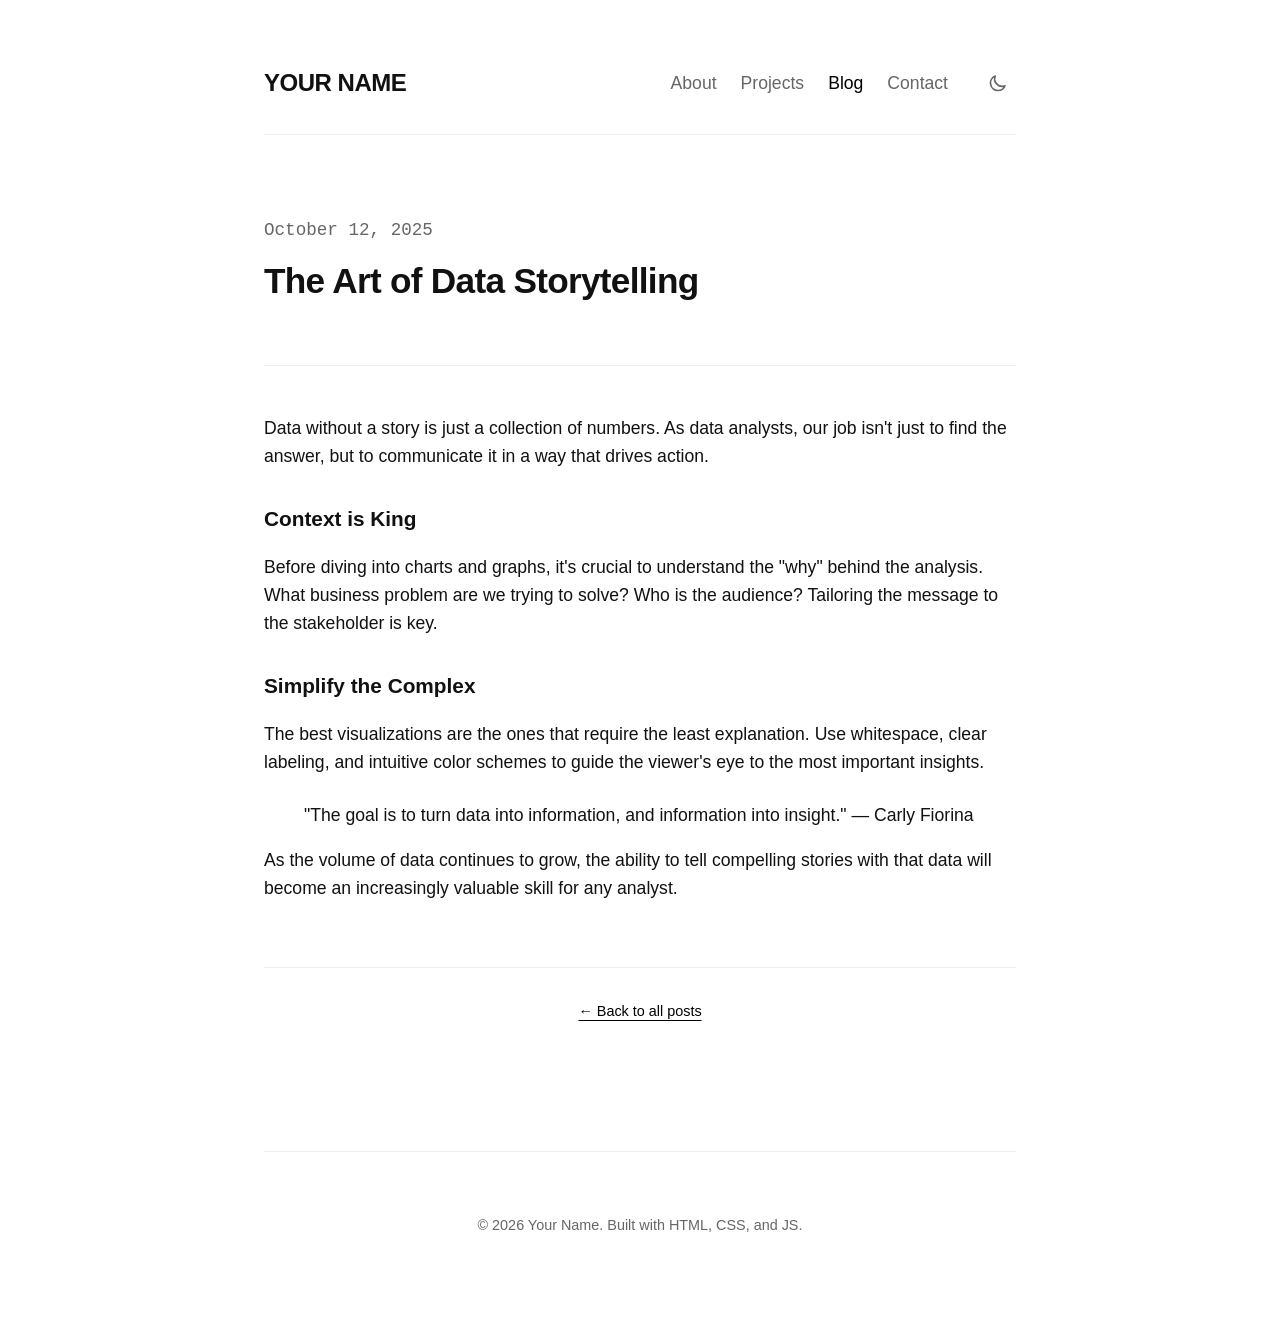
==== blog-post.html @ 333c1e23 "Update content to Data Analyst role and add Light/Dark theme toggle" ====
<!DOCTYPE html>
<html lang="en">
<head>
    <meta charset="UTF-8">
    <meta name="viewport" content="width=device-width, initial-scale=1.0">
    <title>Blog Post | Your Name | Data Analyst</title>
    <link rel="stylesheet" href="css/style.css">
</head>
<body>
    <div class="container">
        <header>
            <div class="nav-container">
                <h1>YOUR NAME</h1>
                <div class="right-nav">
                    <nav>
                        <ul>
                            <li><a href="index.html">About</a></li>
                            <li><a href="projects.html">Projects</a></li>
                            <li><a href="blog.html" class="active">Blog</a></li>
                            <li><a href="contact.html">Contact</a></li>
                        </ul>
                    </nav>
                    <button id="theme-toggle" class="theme-toggle" aria-label="Toggle dark mode">
                        <svg id="moon-icon" xmlns="http://www.w3.org/2000/svg" fill="none" viewBox="0 0 24 24" stroke="currentColor">
                            <path stroke-linecap="round" stroke-linejoin="round" stroke-width="2" d="M20.354 15.354A9 9 0 018.646 3.646 9.003 9.003 0 0012 21a9.003 9.003 0 008.354-5.646z" />
                        </svg>
                        <svg id="sun-icon" xmlns="http://www.w3.org/2000/svg" fill="none" viewBox="0 0 24 24" stroke="currentColor">
                            <path stroke-linecap="round" stroke-linejoin="round" stroke-width="2" d="M12 3v1m0 16v1m9-9h-1M4 12H3m15.364-6.364l-.707.707M6.343 17.657l-.707.707m12.728 0l-.707-.707M6.343 6.343l-.707-.707m12.728 12.728L12 12m0 0l-4-4m4 4l4 4m-4-4l-4 4m4-4l-4 4" />
                        </svg>
                    </button>
                </div>
            </div>
        </header>

        <main>
            <article>
                <header class="post-header">
                    <span class="date" style="font-family: var(--font-mono); color: var(--text-secondary);">October 12, 2025</span>
                    <h2 style="margin-top: 0.5rem; font-size: 2.2rem;">The Art of Data Storytelling</h2>
                </header>
                
                <div class="post-content" style="margin-top: 3rem;">
                    <p>Data without a story is just a collection of numbers. As data analysts, our job isn't just to find the answer, but to communicate it in a way that drives action.</p>
                    
                    <h3>Context is King</h3>
                    <p>Before diving into charts and graphs, it's crucial to understand the "why" behind the analysis. What business problem are we trying to solve? Who is the audience? Tailoring the message to the stakeholder is key.</p>
                    
                    <h3>Simplify the Complex</h3>
                    <p>The best visualizations are the ones that require the least explanation. Use whitespace, clear labeling, and intuitive color schemes to guide the viewer's eye to the most important insights.</p>
                    
                    <blockquote>
                        "The goal is to turn data into information, and information into insight." — Carly Fiorina
                    </blockquote>
                    
                    <p>As the volume of data continues to grow, the ability to tell compelling stories with that data will become an increasingly valuable skill for any analyst.</p>
                </div>
                
                <footer style="margin-top: 4rem; border-top: 1px solid var(--border-color); padding-top: 2rem;">
                    <a href="blog.html">&larr; Back to all posts</a>
                </footer>
            </article>
        </main>

        <footer>
            <p>&copy; 2026 Your Name. Built with HTML, CSS, and JS.</p>
        </footer>
    </div>
    <script src="js/main.js"></script>
</body>
</html>
---- css/style.css ----
:root {
    --bg-color: #ffffff;
    --text-color: #111111;
    --text-secondary: #666666;
    --accent-color: #000000;
    --link-color: #000000;
    --link-hover: #555555;
    --border-color: #eeeeee;
    --card-bg: #ffffff;
    --max-width: 800px;
    --font-main: 'Inter', -apple-system, BlinkMacSystemFont, "Segoe UI", Roboto, Helvetica, Arial, sans-serif;
    --font-mono: "SF Mono", "Fira Code", "Courier New", monospace;
    --spacing: 1.5rem;
}

body.dark-mode {
    --bg-color: #0a0a0a;
    --text-color: #f5f5f5;
    --text-secondary: #a0a0a0;
    --accent-color: #ffffff;
    --link-color: #ffffff;
    --link-hover: #cccccc;
    --border-color: #222222;
    --card-bg: #111111;
}

* {
    box-sizing: border-box;
}

body {
    margin: 0;
    padding: 0;
    background-color: var(--bg-color);
    color: var(--text-color);
    font-family: var(--font-main);
    line-height: 1.6;
    font-size: 1.1rem;
    -webkit-font-smoothing: antialiased;
    transition: background-color 0.3s ease, color 0.3s ease;
}

.container {
    max-width: var(--max-width);
    margin: 0 auto;
    padding: 2rem var(--spacing);
}

header {
    border-bottom: 1px solid var(--border-color);
    padding: 2rem 0;
    margin-bottom: 3rem;
    transition: border-color 0.3s ease;
}

header .nav-container {
    display: flex;
    justify-content: space-between;
    align-items: center;
}

header .right-nav {
    display: flex;
    align-items: center;
    gap: 2rem;
}

header h1 {
    font-size: 1.5rem;
    margin: 0;
    font-weight: 700;
    letter-spacing: -0.02em;
}

/* Theme Toggle */
.theme-toggle {
    background: none;
    border: none;
    cursor: pointer;
    padding: 0.5rem;
    color: var(--text-secondary);
    display: flex;
    align-items: center;
    justify-content: center;
    transition: color 0.2s ease;
}

.theme-toggle:hover {
    color: var(--accent-color);
}

.theme-toggle svg {
    width: 20px;
    height: 20px;
    stroke-width: 2;
}

#sun-icon { display: none; }
#moon-icon { display: block; }

body.dark-mode #sun-icon { display: block; }
body.dark-mode #moon-icon { display: none; }

nav ul {
    list-style: none;
    padding: 0;
    margin: 0;
    display: flex;
    gap: 1.5rem;
}

nav a {
    text-decoration: none;
    color: var(--text-secondary);
    font-weight: 500;
    transition: color 0.2s ease;
}

nav a:hover, nav a.active {
    color: var(--accent-color);
}

main {
    min-height: 70vh;
}

h2 {
    font-size: 1.8rem;
    margin-top: 3rem;
    margin-bottom: 1.5rem;
    letter-spacing: -0.02em;
}

h3 {
    font-size: 1.3rem;
    margin-top: 2rem;
    margin-bottom: 1rem;
}

p {
    margin-bottom: 1.5rem;
}

a {
    color: var(--link-color);
    text-underline-offset: 4px;
    transition: color 0.2s ease;
}

a:hover {
    color: var(--link-hover);
}

footer {
    border-top: 1px solid var(--border-color);
    padding: 3rem 0;
    margin-top: 5rem;
    color: var(--text-secondary);
    font-size: 0.9rem;
    text-align: center;
}

/* Hero Section */
.hero {
    margin-bottom: 4rem;
}

.hero h2 {
    font-size: 2.5rem;
    margin-top: 0;
    margin-bottom: 1rem;
}

.hero p.lead {
    font-size: 1.4rem;
    color: var(--text-secondary);
}

/* Sections */
section {
    margin-bottom: 4rem;
}

.resume-item {
    margin-bottom: 2rem;
}

.resume-item .date {
    font-family: var(--font-mono);
    font-size: 0.85rem;
    color: var(--text-secondary);
}

.resume-item h3 {
    margin-top: 0.5rem;
    margin-bottom: 0.25rem;
}

.resume-item .role {
    font-weight: 600;
    display: block;
    margin-bottom: 0.5rem;
}

/* Grid for Projects */
.grid {
    display: grid;
    grid-template-columns: repeat(auto-fill, minmax(300px, 1fr));
    gap: 2rem;
}

.card {
    border: 1px solid var(--border-color);
    padding: 1.5rem;
    border-radius: 4px;
    transition: transform 0.2s ease, box-shadow 0.2s ease;
}

.card:hover {
    transform: translateY(-4px);
    box-shadow: 0 4px 12px rgba(0,0,0,0.05);
}

.card h3 {
    margin-top: 0;
}

/* Blog List */
.blog-list {
    list-style: none;
    padding: 0;
}

.blog-item {
    margin-bottom: 2rem;
    display: flex;
    flex-direction: column;
}

.blog-item .date {
    font-family: var(--font-mono);
    font-size: 0.85rem;
    color: var(--text-secondary);
}

.blog-item h3 {
    margin-top: 0.5rem;
    margin-bottom: 0.5rem;
}

/* Responsive */
@media (max-width: 600px) {
    header .nav-container {
        flex-direction: column;
        align-items: flex-start;
        gap: 1.5rem;
    }
    
    .hero h2 {
        font-size: 2rem;
    }
}
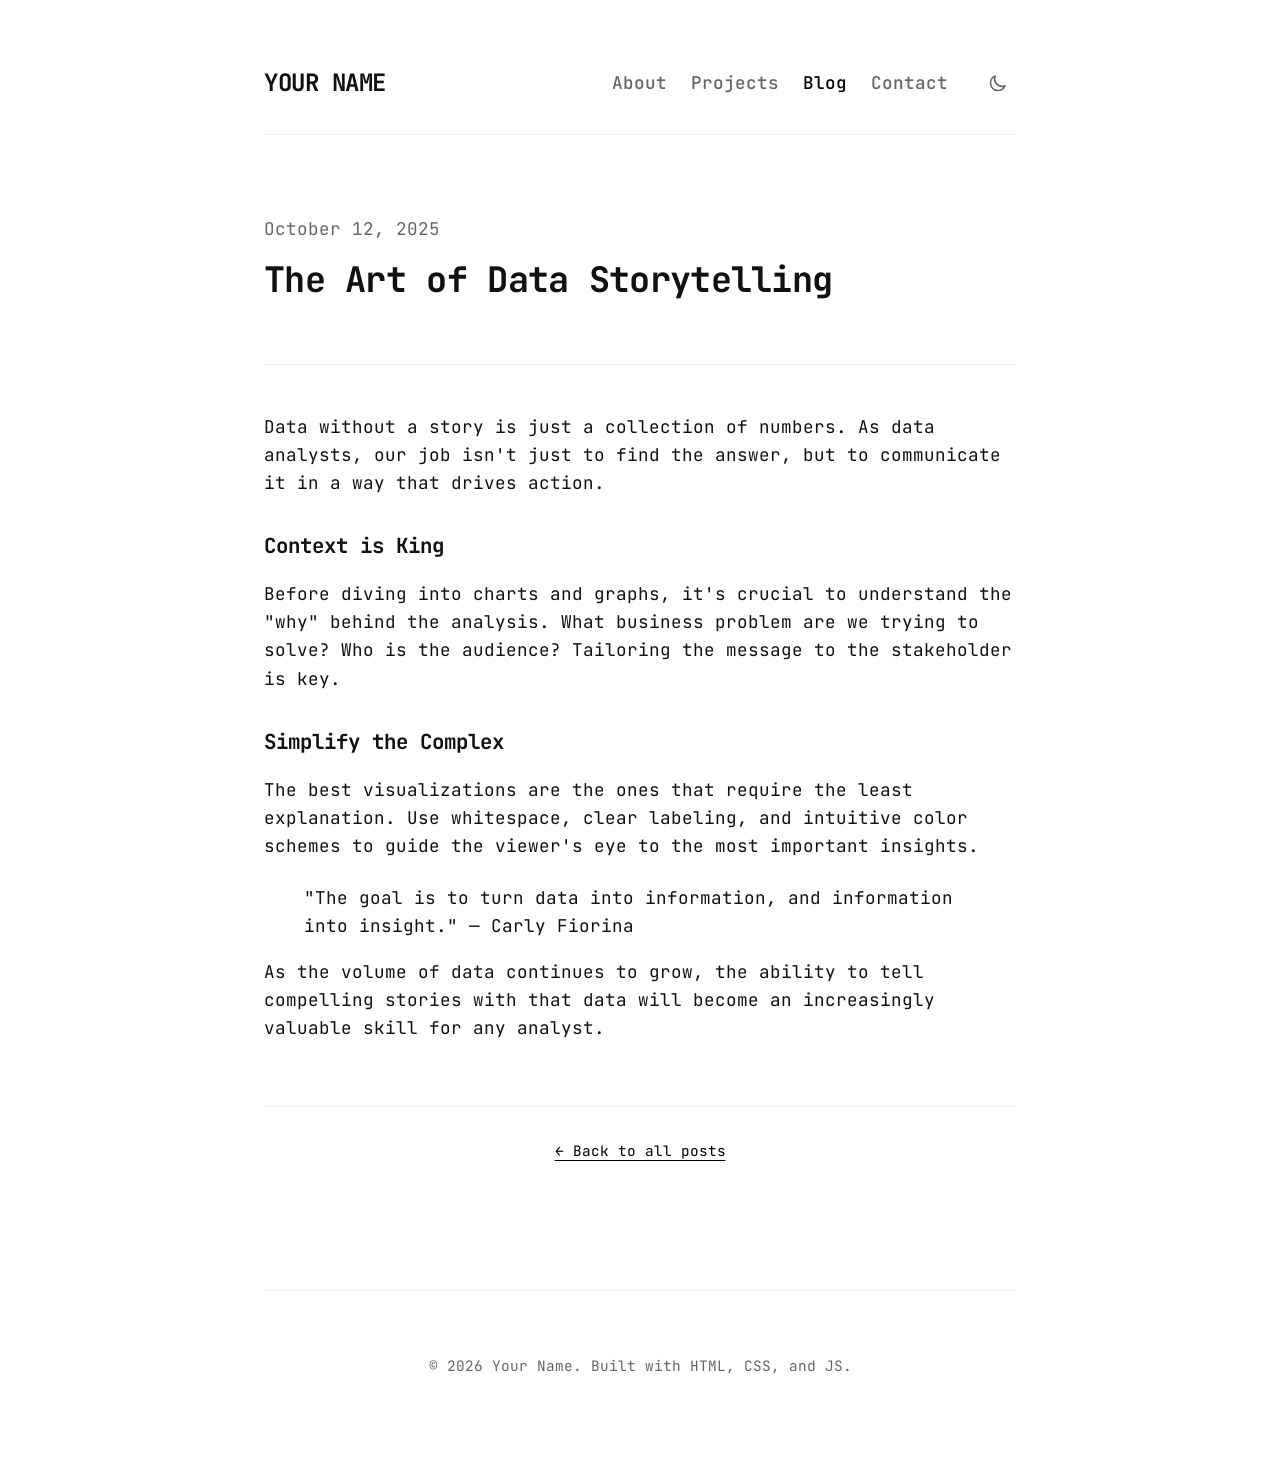
==== commit b690e169: "Switch font to JetBrains Mono from Google Fonts" ====
--- a/blog-post.html
+++ b/blog-post.html
@@ -5,6 +5,19 @@
     <meta name="viewport" content="width=device-width, initial-scale=1.0">
     <title>Blog Post | Your Name | Data Analyst</title>
     <link rel="stylesheet" href="css/style.css">
+    <link rel="preconnect" href="https://fonts.googleapis.com">
+    <link rel="preconnect" href="https://fonts.gstatic.com" crossorigin>
+    <link href="https://fonts.googleapis.com/css2?family=JetBrains+Mono:ital,wght@0,100..800;1,100..800&display=swap" rel="stylesheet">
+    <script>
+        (function() {
+            try {
+                var theme = localStorage.getItem('portfolio-theme');
+                if (theme === 'dark' || (!theme && window.matchMedia('(prefers-color-scheme: dark)').matches)) {
+                    document.documentElement.classList.add('dark');
+                }
+            } catch (e) {}
+        })();
+    </script>
 </head>
 <body>
     <div class="container">
@@ -25,7 +38,7 @@
                             <path stroke-linecap="round" stroke-linejoin="round" stroke-width="2" d="M20.354 15.354A9 9 0 018.646 3.646 9.003 9.003 0 0012 21a9.003 9.003 0 008.354-5.646z" />
                         </svg>
                         <svg id="sun-icon" xmlns="http://www.w3.org/2000/svg" fill="none" viewBox="0 0 24 24" stroke="currentColor">
-                            <path stroke-linecap="round" stroke-linejoin="round" stroke-width="2" d="M12 3v1m0 16v1m9-9h-1M4 12H3m15.364-6.364l-.707.707M6.343 17.657l-.707.707m12.728 0l-.707-.707M6.343 6.343l-.707-.707m12.728 12.728L12 12m0 0l-4-4m4 4l4 4m-4-4l-4 4m4-4l-4 4" />
+                            <path stroke-linecap="round" stroke-linejoin="round" stroke-width="2" d="M12 3v1m0 16v1m9-9h-1M4 12H3m15.364-6.364l-.707.707M6.343 17.657l-.707.707m12.728 0l-.707-.707M6.343 6.343l-.707-.707m12.728 12.728l-.707-.707M12 8a4 4 0 100 8 4 4 0 000-8z" />
                         </svg>
                     </button>
                 </div>
--- a/css/style.css
+++ b/css/style.css
@@ -8,12 +8,12 @@
     --border-color: #eeeeee;
     --card-bg: #ffffff;
     --max-width: 800px;
-    --font-main: 'Inter', -apple-system, BlinkMacSystemFont, "Segoe UI", Roboto, Helvetica, Arial, sans-serif;
-    --font-mono: "SF Mono", "Fira Code", "Courier New", monospace;
+    --font-main: 'JetBrains Mono', monospace;
+    --font-mono: 'JetBrains Mono', monospace;
     --spacing: 1.5rem;
 }
 
-body.dark-mode {
+html.dark {
     --bg-color: #0a0a0a;
     --text-color: #f5f5f5;
     --text-secondary: #a0a0a0;
@@ -98,8 +98,8 @@
 #sun-icon { display: none; }
 #moon-icon { display: block; }
 
-body.dark-mode #sun-icon { display: block; }
-body.dark-mode #moon-icon { display: none; }
+html.dark #sun-icon { display: block; }
+html.dark #moon-icon { display: none; }
 
 nav ul {
     list-style: none;
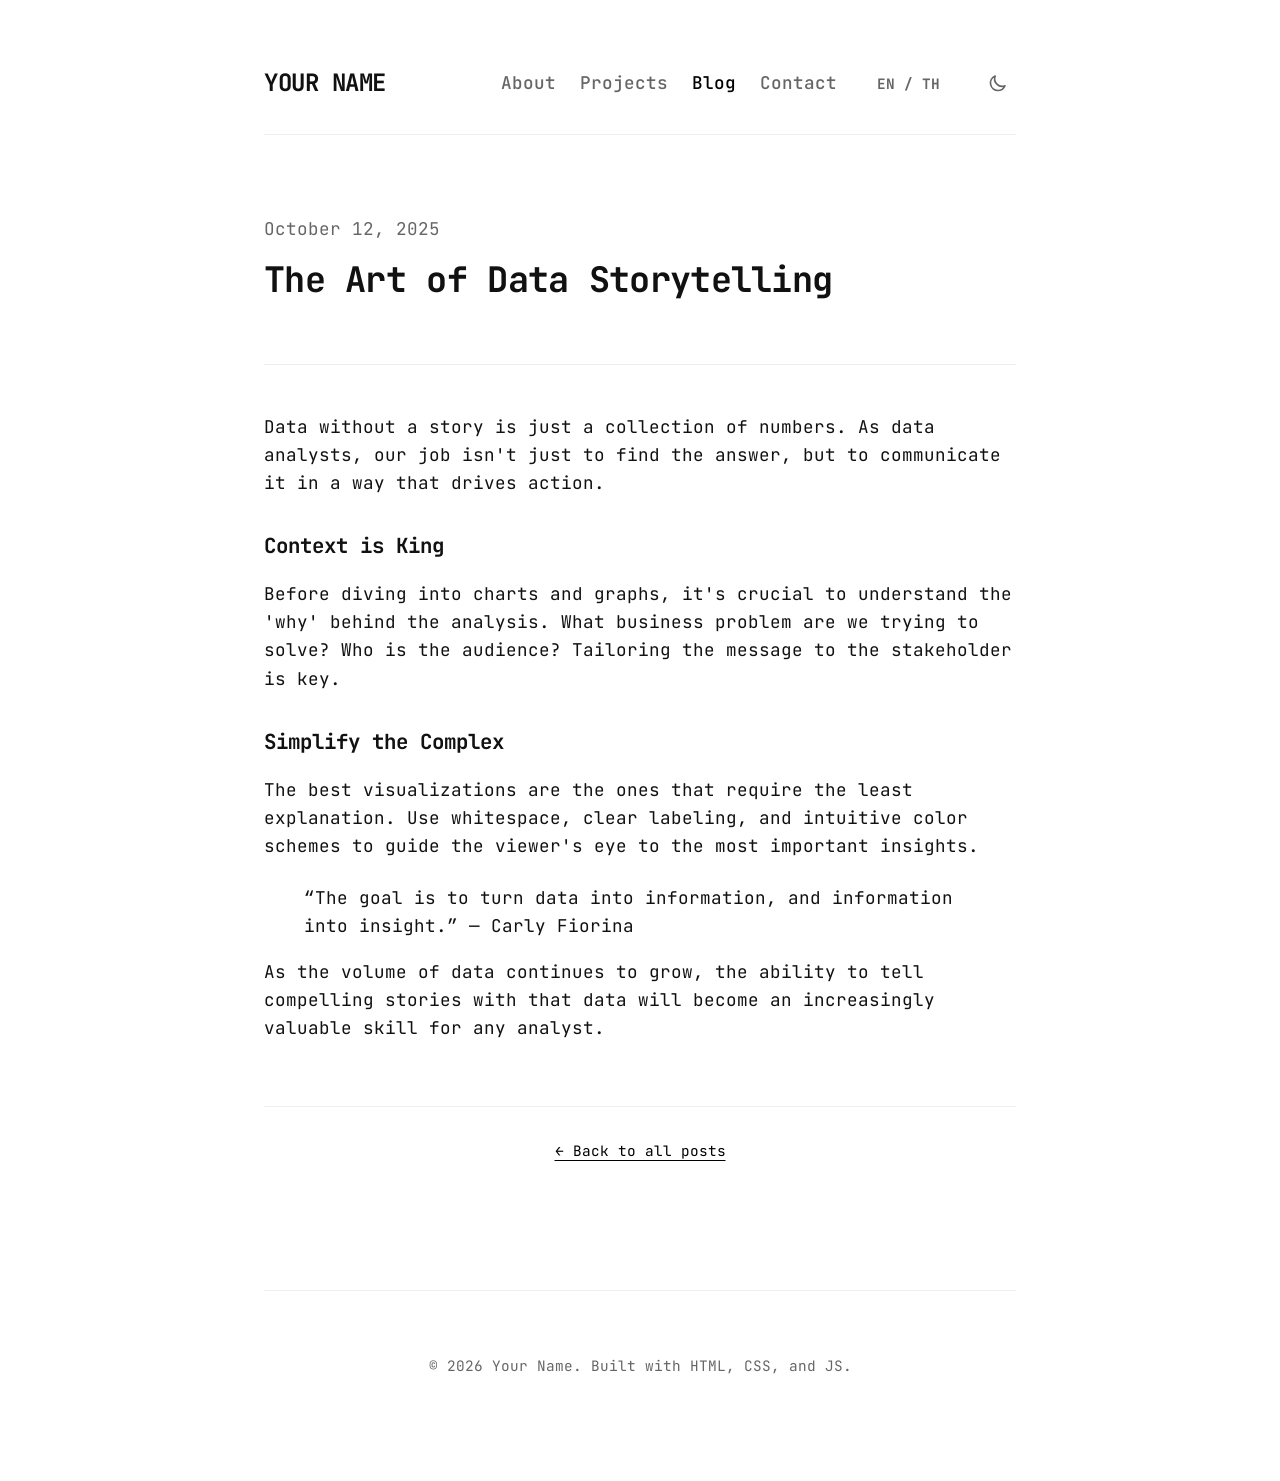
==== commit 8fb0bf82: "feat: add education section, language toggle, and Thai translation" ====
--- a/blog-post.html
+++ b/blog-post.html
@@ -3,11 +3,11 @@
 <head>
     <meta charset="UTF-8">
     <meta name="viewport" content="width=device-width, initial-scale=1.0">
-    <title>Blog Post | Your Name | Data Analyst</title>
+    <title data-en="Blog Post | Your Name | Data Analyst" data-th="โพสต์บล็อก | ชื่อของคุณ | นักวิเคราะห์ข้อมูล">Blog Post | Your Name | Data Analyst</title>
     <link rel="stylesheet" href="css/style.css">
     <link rel="preconnect" href="https://fonts.googleapis.com">
     <link rel="preconnect" href="https://fonts.gstatic.com" crossorigin>
-    <link href="https://fonts.googleapis.com/css2?family=JetBrains+Mono:ital,wght@0,100..800;1,100..800&display=swap" rel="stylesheet">
+    <link href="https://fonts.googleapis.com/css2?family=JetBrains+Mono:ital,wght@0,100..800;1,100..800&family=Kanit:wght@300;400;700&display=swap" rel="stylesheet">
     <script>
         (function() {
             try {
@@ -15,6 +15,8 @@
                 if (theme === 'dark' || (!theme && window.matchMedia('(prefers-color-scheme: dark)').matches)) {
                     document.documentElement.classList.add('dark');
                 }
+                var lang = localStorage.getItem('portfolio-lang') || 'en';
+                document.documentElement.setAttribute('lang', lang);
             } catch (e) {}
         })();
     </script>
@@ -23,16 +25,19 @@
     <div class="container">
         <header>
             <div class="nav-container">
-                <h1>YOUR NAME</h1>
+                <h1 data-en="YOUR NAME" data-th="ชื่อของคุณ">YOUR NAME</h1>
                 <div class="right-nav">
                     <nav>
                         <ul>
-                            <li><a href="index.html">About</a></li>
-                            <li><a href="projects.html">Projects</a></li>
-                            <li><a href="blog.html" class="active">Blog</a></li>
-                            <li><a href="contact.html">Contact</a></li>
+                            <li><a href="index.html" data-en="About" data-th="เกี่ยวกับ">About</a></li>
+                            <li><a href="projects.html" data-en="Projects" data-th="โปรเจกต์">Projects</a></li>
+                            <li><a href="blog.html" class="active" data-en="Blog" data-th="บล็อก">Blog</a></li>
+                            <li><a href="contact.html" data-en="Contact" data-th="ติดต่อ">Contact</a></li>
                         </ul>
                     </nav>
+                    <button id="lang-toggle" class="lang-toggle" aria-label="Switch Language">
+                        EN / TH
+                    </button>
                     <button id="theme-toggle" class="theme-toggle" aria-label="Toggle dark mode">
                         <svg id="moon-icon" xmlns="http://www.w3.org/2000/svg" fill="none" viewBox="0 0 24 24" stroke="currentColor">
                             <path stroke-linecap="round" stroke-linejoin="round" stroke-width="2" d="M20.354 15.354A9 9 0 018.646 3.646 9.003 9.003 0 0012 21a9.003 9.003 0 008.354-5.646z" />
@@ -48,34 +53,34 @@
         <main>
             <article>
                 <header class="post-header">
-                    <span class="date" style="font-family: var(--font-mono); color: var(--text-secondary);">October 12, 2025</span>
-                    <h2 style="margin-top: 0.5rem; font-size: 2.2rem;">The Art of Data Storytelling</h2>
+                    <span class="date" data-en="October 12, 2025" data-th="12 ตุลาคม 2025" style="font-family: var(--font-mono); color: var(--text-secondary);">October 12, 2025</span>
+                    <h2 data-en="The Art of Data Storytelling" data-th="ศิลปะแห่งการเล่าเรื่องด้วยข้อมูล" style="margin-top: 0.5rem; font-size: 2.2rem;">The Art of Data Storytelling</h2>
                 </header>
                 
                 <div class="post-content" style="margin-top: 3rem;">
-                    <p>Data without a story is just a collection of numbers. As data analysts, our job isn't just to find the answer, but to communicate it in a way that drives action.</p>
+                    <p data-en="Data without a story is just a collection of numbers. As data analysts, our job isn't just to find the answer, but to communicate it in a way that drives action." data-th="ข้อมูลที่ไม่มีเรื่องราวก็เป็นเพียงแค่กลุ่มตัวเลข ในฐานะนักวิเคราะห์ข้อมูล งานของเราไม่ใช่แค่การค้นหาคำตอบ แต่คือการสื่อสารในรูปแบบที่ขับเคลื่อนให้เกิดการลงมือทำ">Data without a story is just a collection of numbers. As data analysts, our job isn't just to find the answer, but to communicate it in a way that drives action.</p>
                     
-                    <h3>Context is King</h3>
-                    <p>Before diving into charts and graphs, it's crucial to understand the "why" behind the analysis. What business problem are we trying to solve? Who is the audience? Tailoring the message to the stakeholder is key.</p>
+                    <h3 data-en="Context is King" data-th="บริบทคือหัวใจสำคัญ">Context is King</h3>
+                    <p data-en="Before diving into charts and graphs, it's crucial to understand the 'why' behind the analysis. What business problem are we trying to solve? Who is the audience? Tailoring the message to the stakeholder is key." data-th="ก่อนจะดำดิ่งลงไปในแผนภูมิและกราฟ สิ่งสำคัญคือต้องเข้าใจ 'เหตุผล' เบื้องหลังการวิเคราะห์ ปัญหาทางธุรกิจที่เราพยายามแก้ไขคืออะไร? ใครคือกลุ่มเป้าหมาย? การปรับแต่งข้อความให้เหมาะกับผู้มีส่วนได้ส่วนเสียคือหัวใจสำคัญ">Before diving into charts and graphs, it's crucial to understand the "why" behind the analysis. What business problem are we trying to solve? Who is the audience? Tailoring the message to the stakeholder is key.</p>
                     
-                    <h3>Simplify the Complex</h3>
-                    <p>The best visualizations are the ones that require the least explanation. Use whitespace, clear labeling, and intuitive color schemes to guide the viewer's eye to the most important insights.</p>
+                    <h3 data-en="Simplify the Complex" data-th="ทำให้เรื่องยากเป็นเรื่องง่าย">Simplify the Complex</h3>
+                    <p data-en="The best visualizations are the ones that require the least explanation. Use whitespace, clear labeling, and intuitive color schemes to guide the viewer's eye to the most important insights." data-th="การนำเสนอข้อมูลภาพที่ดีที่สุดคือสิ่งที่มีการอธิบายให้น้อยที่สุด ใช้พื้นที่ว่าง การติดฉลากที่ชัดเจน และโทนสีที่เข้าใจง่ายเพื่อดึงดูดสายตาของผู้ชมไปยังข้อมูลเชิงลึกที่สำคัญที่สุด">The best visualizations are the ones that require the least explanation. Use whitespace, clear labeling, and intuitive color schemes to guide the viewer's eye to the most important insights.</p>
                     
-                    <blockquote>
+                    <blockquote data-en="&ldquo;The goal is to turn data into information, and information into insight.&rdquo; &mdash; Carly Fiorina" data-th="&ldquo;เป้าหมายคือการเปลี่ยนข้อมูลให้เป็นสารสนเทศ และเปลี่ยนสารสนเทศให้เป็นข้อมูลเชิงลึก&rdquo; &mdash; Carly Fiorina">
                         "The goal is to turn data into information, and information into insight." — Carly Fiorina
                     </blockquote>
                     
-                    <p>As the volume of data continues to grow, the ability to tell compelling stories with that data will become an increasingly valuable skill for any analyst.</p>
+                    <p data-en="As the volume of data continues to grow, the ability to tell compelling stories with that data will become an increasingly valuable skill for any analyst." data-th="เมื่อปริมาณข้อมูลเติบโตขึ้นอย่างต่อเนื่อง ความสามารถในการเล่าเรื่องราวที่น่าสนใจด้วยข้อมูลนั้นจะกลายเป็นทักษะที่มีคุณค่ามากขึ้นสำหรับนักวิเคราะห์ทุกคน">As the volume of data continues to grow, the ability to tell compelling stories with that data will become an increasingly valuable skill for any analyst.</p>
                 </div>
                 
                 <footer style="margin-top: 4rem; border-top: 1px solid var(--border-color); padding-top: 2rem;">
-                    <a href="blog.html">&larr; Back to all posts</a>
+                    <a href="blog.html" data-en="&larr; Back to all posts" data-th="&larr; กลับไปยังโพสต์ทั้งหมด">&larr; Back to all posts</a>
                 </footer>
             </article>
         </main>
 
         <footer>
-            <p>&copy; 2026 Your Name. Built with HTML, CSS, and JS.</p>
+            <p data-en="&copy; 2026 Your Name. Built with HTML, CSS, and JS." data-th="&copy; 2026 ชื่อของคุณ สร้างด้วย HTML, CSS และ JS.">&copy; 2026 Your Name. Built with HTML, CSS, and JS.</p>
         </footer>
     </div>
     <script src="js/main.js"></script>
--- a/css/style.css
+++ b/css/style.css
@@ -10,7 +10,12 @@
     --max-width: 800px;
     --font-main: 'JetBrains Mono', monospace;
     --font-mono: 'JetBrains Mono', monospace;
+    --font-thai: 'Kanit', sans-serif;
     --spacing: 1.5rem;
+}
+
+html[lang="th"] {
+    --font-main: var(--font-thai);
 }
 
 html.dark {
@@ -73,7 +78,7 @@
 }
 
 /* Theme Toggle */
-.theme-toggle {
+.theme-toggle, .lang-toggle {
     background: none;
     border: none;
     cursor: pointer;
@@ -83,9 +88,12 @@
     align-items: center;
     justify-content: center;
     transition: color 0.2s ease;
-}
-
-.theme-toggle:hover {
+    font-family: var(--font-mono);
+    font-weight: 700;
+    font-size: 0.9rem;
+}
+
+.theme-toggle:hover, .lang-toggle:hover {
     color: var(--accent-color);
 }
 
